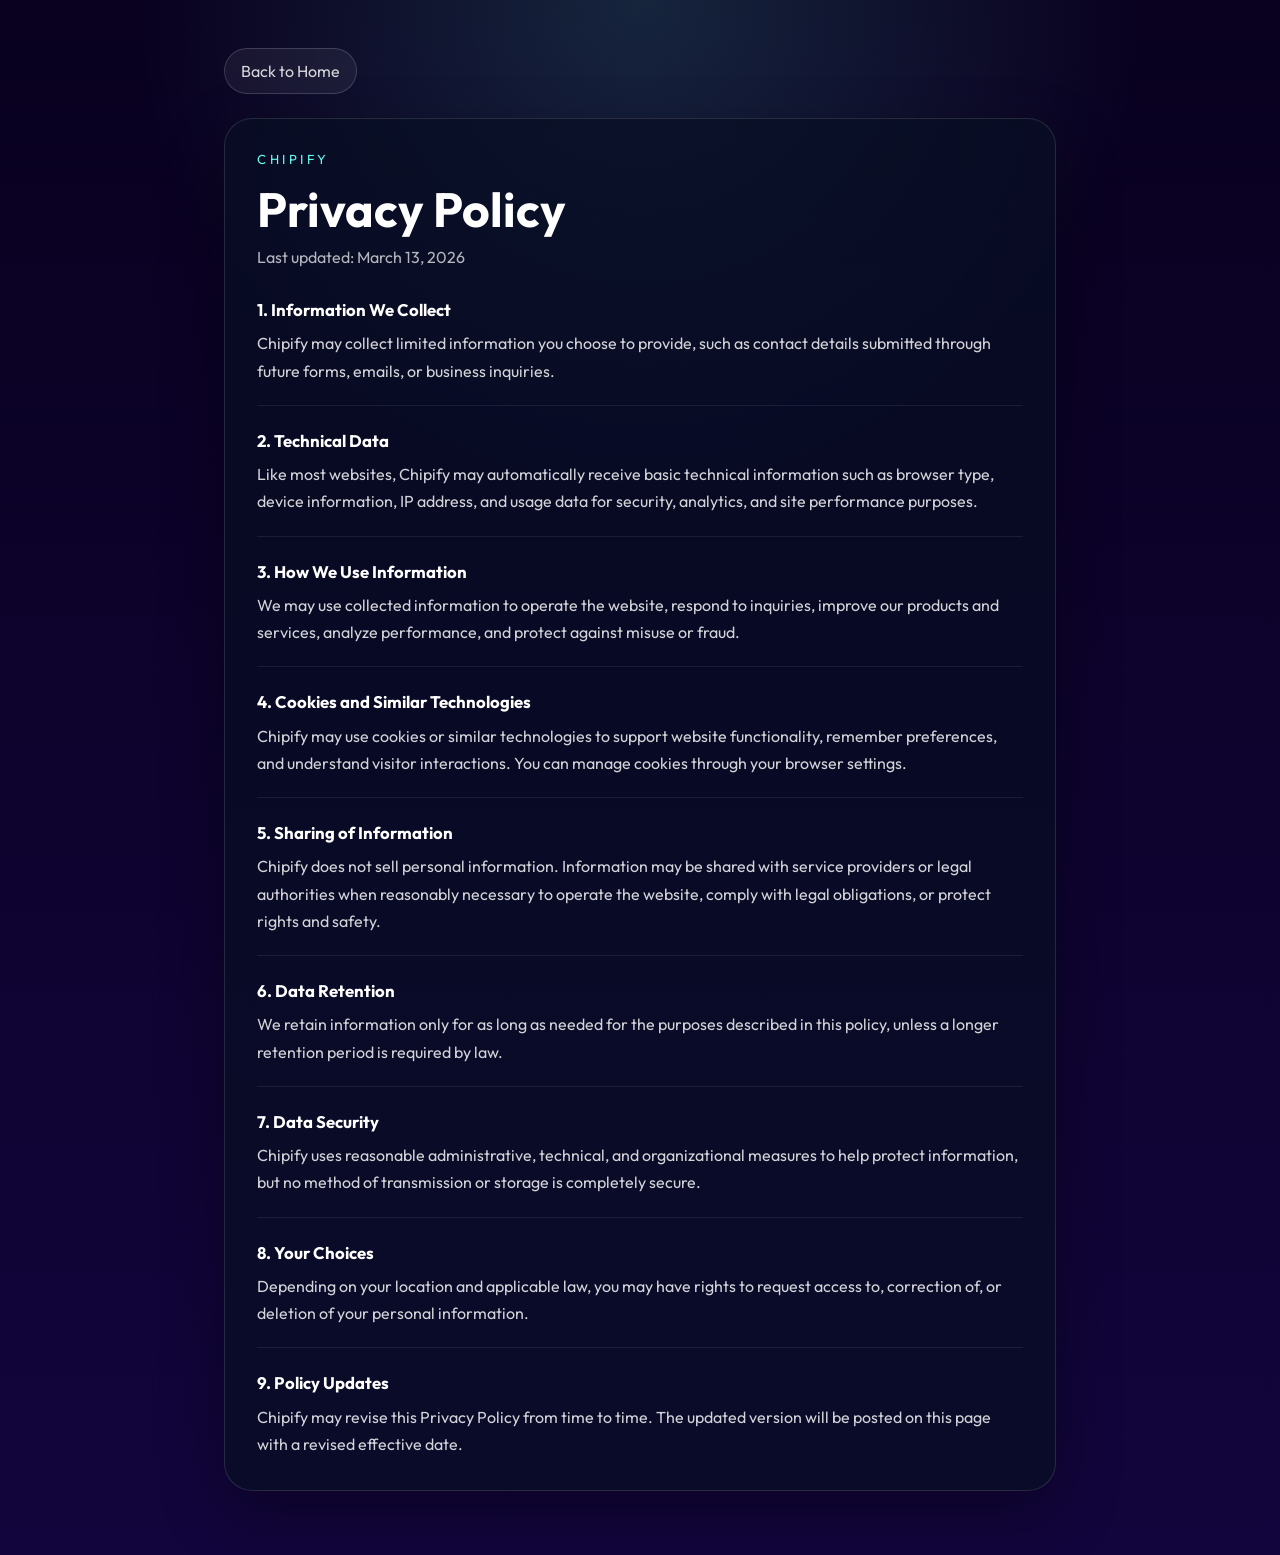
==== privacy.html @ ae623031 "Terms and privacy page" ====
<!DOCTYPE html>
<html lang="en">

<head>
    <meta charset="UTF-8">
    <meta name="viewport" content="width=device-width, initial-scale=1.0">
    <title>Privacy Policy | Chipify</title>
    <meta name="description" content="Read the Privacy Policy for Chipify.">
    <link rel="stylesheet" href="style.css">
    <link href="https://fonts.googleapis.com/css2?family=Outfit:wght@300;400;600;800&display=swap" rel="stylesheet">
</head>

<body class="legal-body">
    <main class="legal-shell">
        <a class="back-link" href="index.html">Back to Home</a>

        <section class="legal-card">
            <p class="legal-eyebrow">Chipify</p>
            <h1>Privacy Policy</h1>
            <p class="legal-updated">Last updated: March 13, 2026</p>

            <div class="legal-content">
                <section>
                    <h2>1. Information We Collect</h2>
                    <p>Chipify may collect limited information you choose to provide, such as contact details submitted through future forms, emails, or business inquiries.</p>
                </section>

                <section>
                    <h2>2. Technical Data</h2>
                    <p>Like most websites, Chipify may automatically receive basic technical information such as browser type, device information, IP address, and usage data for security, analytics, and site performance purposes.</p>
                </section>

                <section>
                    <h2>3. How We Use Information</h2>
                    <p>We may use collected information to operate the website, respond to inquiries, improve our products and services, analyze performance, and protect against misuse or fraud.</p>
                </section>

                <section>
                    <h2>4. Cookies and Similar Technologies</h2>
                    <p>Chipify may use cookies or similar technologies to support website functionality, remember preferences, and understand visitor interactions. You can manage cookies through your browser settings.</p>
                </section>

                <section>
                    <h2>5. Sharing of Information</h2>
                    <p>Chipify does not sell personal information. Information may be shared with service providers or legal authorities when reasonably necessary to operate the website, comply with legal obligations, or protect rights and safety.</p>
                </section>

                <section>
                    <h2>6. Data Retention</h2>
                    <p>We retain information only for as long as needed for the purposes described in this policy, unless a longer retention period is required by law.</p>
                </section>

                <section>
                    <h2>7. Data Security</h2>
                    <p>Chipify uses reasonable administrative, technical, and organizational measures to help protect information, but no method of transmission or storage is completely secure.</p>
                </section>

                <section>
                    <h2>8. Your Choices</h2>
                    <p>Depending on your location and applicable law, you may have rights to request access to, correction of, or deletion of your personal information.</p>
                </section>

                <section>
                    <h2>9. Policy Updates</h2>
                    <p>Chipify may revise this Privacy Policy from time to time. The updated version will be posted on this page with a revised effective date.</p>
                </section>
            </div>
        </section>
    </main>
</body>

</html>
---- style.css ----
/* Base Styles & Typography */
:root {
    --bg-color: #0c022d; /* Specifically requested color */
    --text-primary: #ffffff;
    --accent: #66fcf1; /* Keeping accent for animation glow */
}

* {
    margin: 0;
    padding: 0;
    box-sizing: border-box;
}

body {
    background-color: var(--bg-color);
    color: var(--text-primary);
    font-family: 'Outfit', sans-serif;
    min-height: 100vh;
    display: flex;
    justify-content: center;
    align-items: center;
    overflow: hidden;
}

a {
    color: inherit;
}

/* Main Container */
.container {
    text-align: center;
    display: flex;
    flex-direction: column;
    align-items: center;
    justify-content: center;
    padding: 2rem;
    width: 100%;
}

.logo {
    max-width: 240px;
    width: 100%;
    height: auto;
}

.tagline {
    margin-top: 1rem;
    font-size: 1rem;
    letter-spacing: 0.08rem;
}

@keyframes fadeIn {
    from { opacity: 0; transform: translateY(20px); }
    to { opacity: 1; transform: translateY(0); }
}

/* Coming Soon Animated Text */
.coming-soon-container {
    position: relative;
    padding: 10px 0;
}

.coming-soon-text {
    font-size: 2.5rem;
    font-weight: 800;
    letter-spacing: 0.5rem;
    text-transform: uppercase;
    color: var(--text-primary);
    position: relative;
    display: inline-block;
    
    /* Setup for gradient scanning animation */
    background: linear-gradient(
        90deg, 
        rgba(255,255,255,0.3) 0%, 
        var(--text-primary) 40%, 
        var(--text-primary) 60%, 
        rgba(255,255,255,0.3) 100%
    );
    background-size: 200% auto;
    color: transparent;
    -webkit-background-clip: text;
    background-clip: text;
    
    animation: shimmer 3s linear infinite, glowPulse 4s ease-in-out infinite alternate;
}

/* Typewriter Effect */
.typewriter {
    overflow: hidden;
    white-space: nowrap;
    border-right: 2px solid var(--accent);
    display: inline-block;
    animation: 
        typing 4s steps(40, end),
        blinkCursor 0.8s infinite;
}

/* Typing animation */
@keyframes typing {
    from { width: 0 }
    to { width: 100% }
}

/* Blinking cursor */
@keyframes blinkCursor {
    0% { border-color: var(--accent); }
    50% { border-color: transparent; }
    100% { border-color: var(--accent); }
}

/* Underline effect to anchor the text */
.coming-soon-text::after {
    content: '';
    position: absolute;
    bottom: -10px;
    left: 10%;
    width: 80%;
    height: 2px;
    background: linear-gradient(90deg, transparent, rgba(255,255,255,0.8), transparent);
    animation: slideLine 3s ease-in-out infinite alternate;
}

@keyframes shimmer {
    to {
        background-position: 200% center;
    }
}

@keyframes glowPulse {
    0% { text-shadow: 0 0 10px rgba(255,255,255,0.1); }
    100% { text-shadow: 0 0 30px rgba(255,255,255,0.4); }
}

@keyframes slideLine {
    0% { transform: scaleX(0.5); opacity: 0.3; }
    100% { transform: scaleX(1.2); opacity: 1; }
}

.footer-links {
    margin-top: 3rem;
    display: flex;
    gap: 1.5rem;
    flex-wrap: wrap;
    justify-content: center;
}

.footer-links a,
.back-link {
    text-decoration: none;
    color: rgba(255, 255, 255, 0.82);
    border: 1px solid rgba(255, 255, 255, 0.16);
    padding: 0.75rem 1rem;
    border-radius: 999px;
    background: rgba(255, 255, 255, 0.06);
    backdrop-filter: blur(10px);
    transition: border-color 0.2s ease, color 0.2s ease, transform 0.2s ease;
}

.footer-links a:hover,
.back-link:hover {
    color: #ffffff;
    border-color: rgba(102, 252, 241, 0.7);
    transform: translateY(-2px);
}

.legal-body {
    overflow: auto;
    display: block;
    background:
        radial-gradient(circle at top, rgba(102, 252, 241, 0.14), transparent 30%),
        linear-gradient(180deg, #09011f 0%, #12053d 100%);
}

.legal-shell {
    max-width: 880px;
    margin: 0 auto;
    padding: 3rem 1.5rem 4rem;
}

.back-link {
    display: inline-flex;
    margin-bottom: 1.5rem;
}

.legal-card {
    background: rgba(8, 14, 35, 0.72);
    border: 1px solid rgba(255, 255, 255, 0.12);
    border-radius: 28px;
    padding: 2rem;
    box-shadow: 0 24px 60px rgba(0, 0, 0, 0.35);
}

.legal-eyebrow {
    color: var(--accent);
    text-transform: uppercase;
    letter-spacing: 0.22rem;
    font-size: 0.82rem;
    margin-bottom: 0.75rem;
}

.legal-card h1 {
    font-size: clamp(2rem, 4vw, 3rem);
    margin-bottom: 0.5rem;
}

.legal-updated {
    color: rgba(255, 255, 255, 0.7);
    margin-bottom: 2rem;
}

.legal-content {
    display: grid;
    gap: 1.5rem;
}

.legal-content section {
    padding-bottom: 1.25rem;
    border-bottom: 1px solid rgba(255, 255, 255, 0.08);
}

.legal-content section:last-child {
    border-bottom: none;
    padding-bottom: 0;
}

.legal-content h2 {
    font-size: 1.05rem;
    margin-bottom: 0.65rem;
}

.legal-content p {
    color: rgba(255, 255, 255, 0.82);
    line-height: 1.7;
}

/* Responsive adjustments */
@media (max-width: 600px) {
    .logo {
        max-width: 180px;
    }
    .coming-soon-text {
        font-size: 1.5rem;
        letter-spacing: 0.3rem;
    }
    .tagline {
        font-size: 0.9rem;
    }
    .footer-links {
        flex-direction: column;
        width: 100%;
    }
    .footer-links a {
        width: 100%;
    }
    .legal-shell {
        padding: 1.5rem 1rem 2rem;
    }
    .legal-card {
        padding: 1.5rem;
        border-radius: 20px;
    }
}
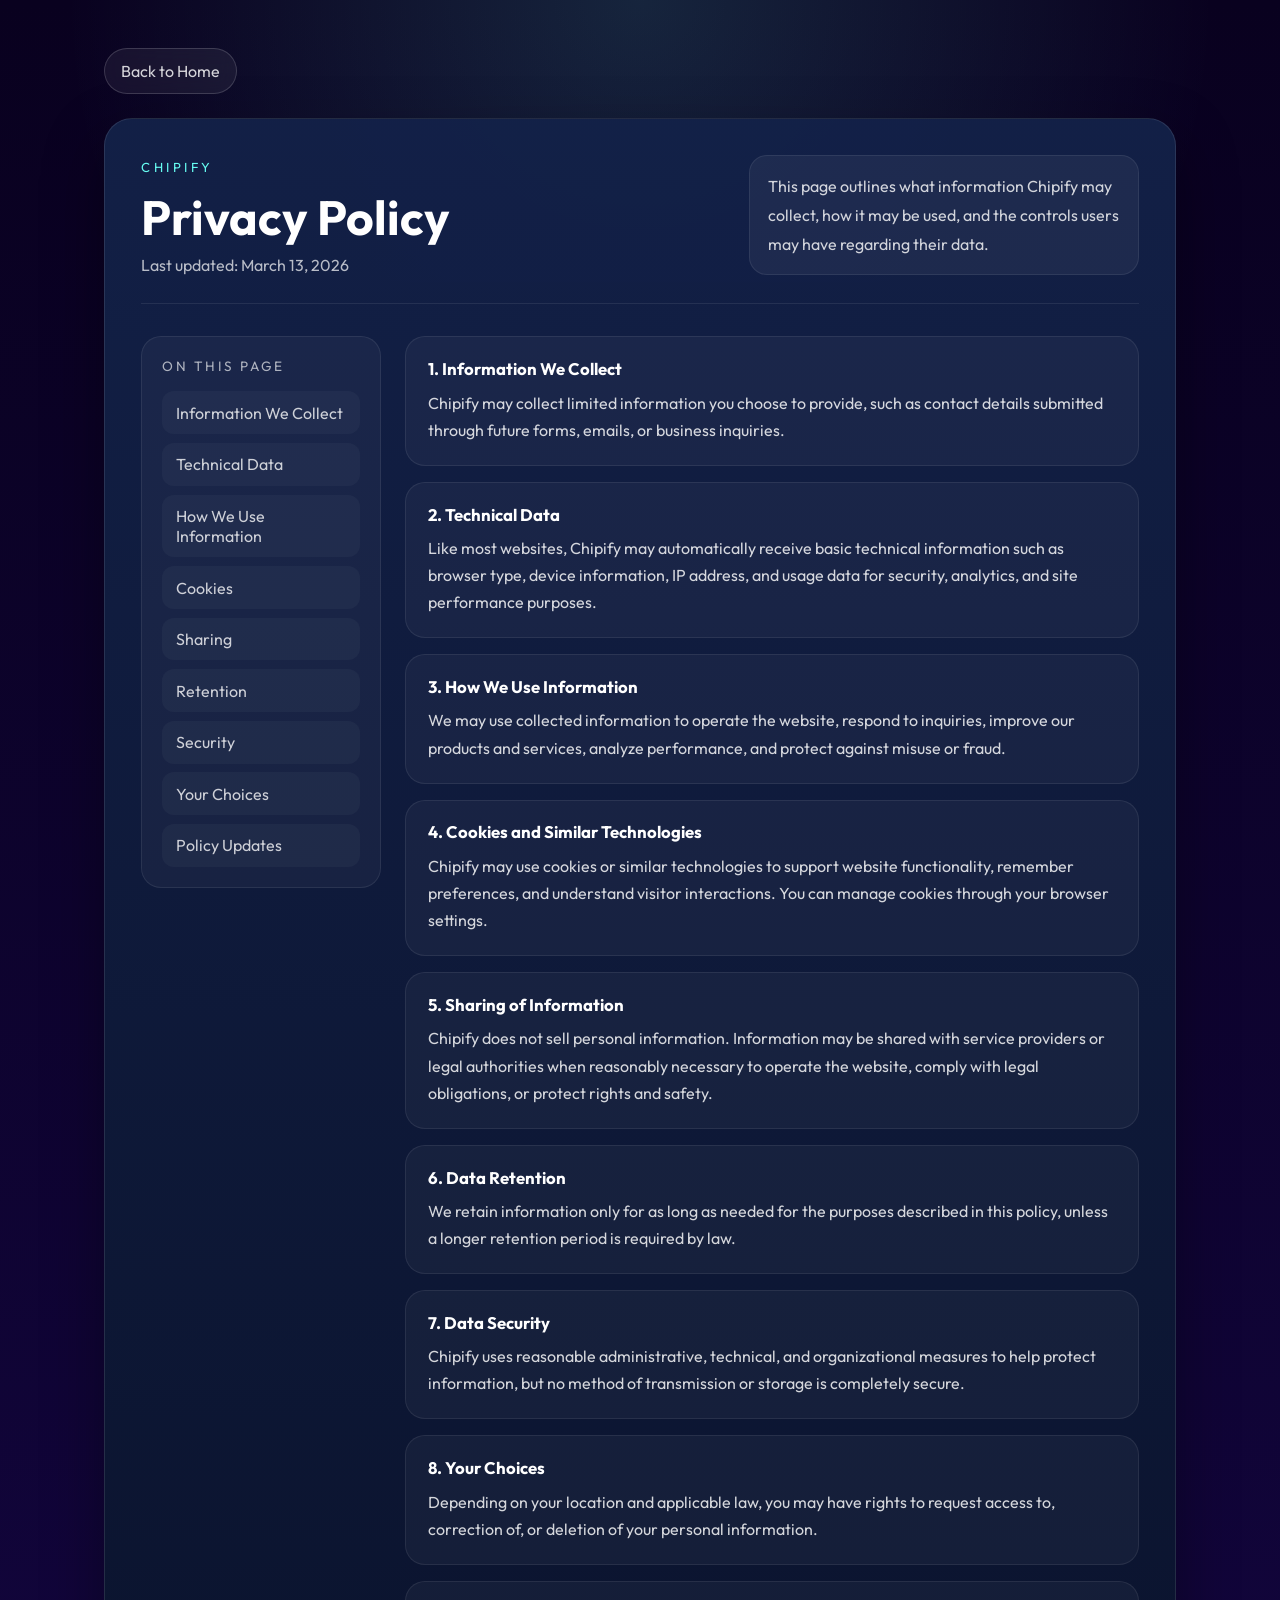
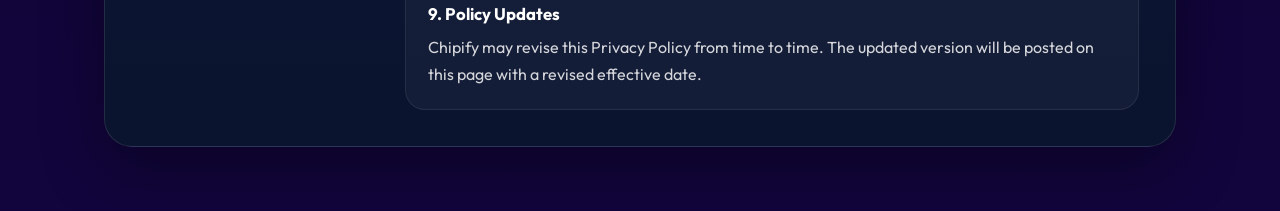
==== commit b5232962: "updated" ====
--- a/privacy.html
+++ b/privacy.html
@@ -15,55 +15,77 @@
         <a class="back-link" href="index.html">Back to Home</a>
 
         <section class="legal-card">
-            <p class="legal-eyebrow">Chipify</p>
-            <h1>Privacy Policy</h1>
-            <p class="legal-updated">Last updated: March 13, 2026</p>
+            <div class="legal-hero">
+                <div>
+                    <p class="legal-eyebrow">Chipify</p>
+                    <h1>Privacy Policy</h1>
+                    <p class="legal-updated">Last updated: March 13, 2026</p>
+                </div>
+                <p class="legal-summary">This page outlines what information Chipify may collect, how it may be used, and the controls users may have regarding their data.</p>
+            </div>
 
-            <div class="legal-content">
-                <section>
-                    <h2>1. Information We Collect</h2>
+            <div class="legal-grid">
+                <aside class="legal-sidebar">
+                    <p class="legal-sidebar-title">On this page</p>
+                    <nav class="legal-nav" aria-label="Privacy sections">
+                        <a href="#collect">Information We Collect</a>
+                        <a href="#technical">Technical Data</a>
+                        <a href="#use">How We Use Information</a>
+                        <a href="#cookies">Cookies</a>
+                        <a href="#sharing">Sharing</a>
+                        <a href="#retention">Retention</a>
+                        <a href="#security">Security</a>
+                        <a href="#choices">Your Choices</a>
+                        <a href="#updates">Policy Updates</a>
+                    </nav>
+                </aside>
+
+                <div class="legal-content">
+                    <section id="collect">
+                        <h2>1. Information We Collect</h2>
                     <p>Chipify may collect limited information you choose to provide, such as contact details submitted through future forms, emails, or business inquiries.</p>
-                </section>
+                    </section>
 
-                <section>
-                    <h2>2. Technical Data</h2>
+                    <section id="technical">
+                        <h2>2. Technical Data</h2>
                     <p>Like most websites, Chipify may automatically receive basic technical information such as browser type, device information, IP address, and usage data for security, analytics, and site performance purposes.</p>
-                </section>
+                    </section>
 
-                <section>
-                    <h2>3. How We Use Information</h2>
+                    <section id="use">
+                        <h2>3. How We Use Information</h2>
                     <p>We may use collected information to operate the website, respond to inquiries, improve our products and services, analyze performance, and protect against misuse or fraud.</p>
-                </section>
+                    </section>
 
-                <section>
-                    <h2>4. Cookies and Similar Technologies</h2>
+                    <section id="cookies">
+                        <h2>4. Cookies and Similar Technologies</h2>
                     <p>Chipify may use cookies or similar technologies to support website functionality, remember preferences, and understand visitor interactions. You can manage cookies through your browser settings.</p>
-                </section>
+                    </section>
 
-                <section>
-                    <h2>5. Sharing of Information</h2>
+                    <section id="sharing">
+                        <h2>5. Sharing of Information</h2>
                     <p>Chipify does not sell personal information. Information may be shared with service providers or legal authorities when reasonably necessary to operate the website, comply with legal obligations, or protect rights and safety.</p>
-                </section>
+                    </section>
 
-                <section>
-                    <h2>6. Data Retention</h2>
+                    <section id="retention">
+                        <h2>6. Data Retention</h2>
                     <p>We retain information only for as long as needed for the purposes described in this policy, unless a longer retention period is required by law.</p>
-                </section>
+                    </section>
 
-                <section>
-                    <h2>7. Data Security</h2>
+                    <section id="security">
+                        <h2>7. Data Security</h2>
                     <p>Chipify uses reasonable administrative, technical, and organizational measures to help protect information, but no method of transmission or storage is completely secure.</p>
-                </section>
+                    </section>
 
-                <section>
-                    <h2>8. Your Choices</h2>
+                    <section id="choices">
+                        <h2>8. Your Choices</h2>
                     <p>Depending on your location and applicable law, you may have rights to request access to, correction of, or deletion of your personal information.</p>
-                </section>
+                    </section>
 
-                <section>
-                    <h2>9. Policy Updates</h2>
+                    <section id="updates">
+                        <h2>9. Policy Updates</h2>
                     <p>Chipify may revise this Privacy Policy from time to time. The updated version will be posted on this page with a revised effective date.</p>
-                </section>
+                    </section>
+                </div>
             </div>
         </section>
     </main>
--- a/style.css
+++ b/style.css
@@ -173,7 +173,7 @@
 }
 
 .legal-shell {
-    max-width: 880px;
+    max-width: 1120px;
     margin: 0 auto;
     padding: 3rem 1.5rem 4rem;
 }
@@ -184,11 +184,22 @@
 }
 
 .legal-card {
-    background: rgba(8, 14, 35, 0.72);
-    border: 1px solid rgba(255, 255, 255, 0.12);
+    background: #0d1736;
+    background: linear-gradient(180deg, rgba(19, 33, 72, 0.96) 0%, rgba(11, 20, 46, 0.98) 100%);
+    border: 1px solid rgba(255, 255, 255, 0.1);
     border-radius: 28px;
-    padding: 2rem;
+    padding: 2.25rem;
     box-shadow: 0 24px 60px rgba(0, 0, 0, 0.35);
+}
+
+.legal-hero {
+    display: grid;
+    grid-template-columns: minmax(0, 1.2fr) minmax(280px, 0.8fr);
+    gap: 1.5rem;
+    align-items: end;
+    padding-bottom: 1.75rem;
+    margin-bottom: 2rem;
+    border-bottom: 1px solid rgba(255, 255, 255, 0.08);
 }
 
 .legal-eyebrow {
@@ -206,22 +217,73 @@
 
 .legal-updated {
     color: rgba(255, 255, 255, 0.7);
-    margin-bottom: 2rem;
+    margin-bottom: 0;
+}
+
+.legal-summary {
+    color: rgba(255, 255, 255, 0.8);
+    line-height: 1.8;
+    padding: 1rem 1.1rem;
+    border-radius: 18px;
+    background: rgba(255, 255, 255, 0.05);
+    border: 1px solid rgba(255, 255, 255, 0.08);
+}
+
+.legal-grid {
+    display: grid;
+    grid-template-columns: 240px minmax(0, 1fr);
+    gap: 1.5rem;
+}
+
+.legal-sidebar {
+    align-self: start;
+    position: sticky;
+    top: 1.5rem;
+    padding: 1.25rem;
+    border-radius: 20px;
+    background: rgba(255, 255, 255, 0.04);
+    border: 1px solid rgba(255, 255, 255, 0.08);
+}
+
+.legal-sidebar-title {
+    font-size: 0.85rem;
+    text-transform: uppercase;
+    letter-spacing: 0.16rem;
+    color: rgba(255, 255, 255, 0.65);
+    margin-bottom: 1rem;
+}
+
+.legal-nav {
+    display: grid;
+    gap: 0.55rem;
+}
+
+.legal-nav a {
+    text-decoration: none;
+    color: rgba(255, 255, 255, 0.78);
+    padding: 0.65rem 0.8rem;
+    border-radius: 12px;
+    background: rgba(255, 255, 255, 0.03);
+    border: 1px solid transparent;
+    transition: background-color 0.2s ease, border-color 0.2s ease, color 0.2s ease;
+}
+
+.legal-nav a:hover {
+    color: #ffffff;
+    background: rgba(102, 252, 241, 0.08);
+    border-color: rgba(102, 252, 241, 0.28);
 }
 
 .legal-content {
     display: grid;
-    gap: 1.5rem;
+    gap: 1rem;
 }
 
 .legal-content section {
-    padding-bottom: 1.25rem;
-    border-bottom: 1px solid rgba(255, 255, 255, 0.08);
-}
-
-.legal-content section:last-child {
-    border-bottom: none;
-    padding-bottom: 0;
+    padding: 1.3rem 1.35rem;
+    border-radius: 20px;
+    background: rgba(255, 255, 255, 0.04);
+    border: 1px solid rgba(255, 255, 255, 0.08);
 }
 
 .legal-content h2 {
@@ -260,4 +322,12 @@
         padding: 1.5rem;
         border-radius: 20px;
     }
-}
+    .legal-hero,
+    .legal-grid {
+        grid-template-columns: 1fr;
+    }
+    .legal-sidebar {
+        position: static;
+        top: auto;
+    }
+}
